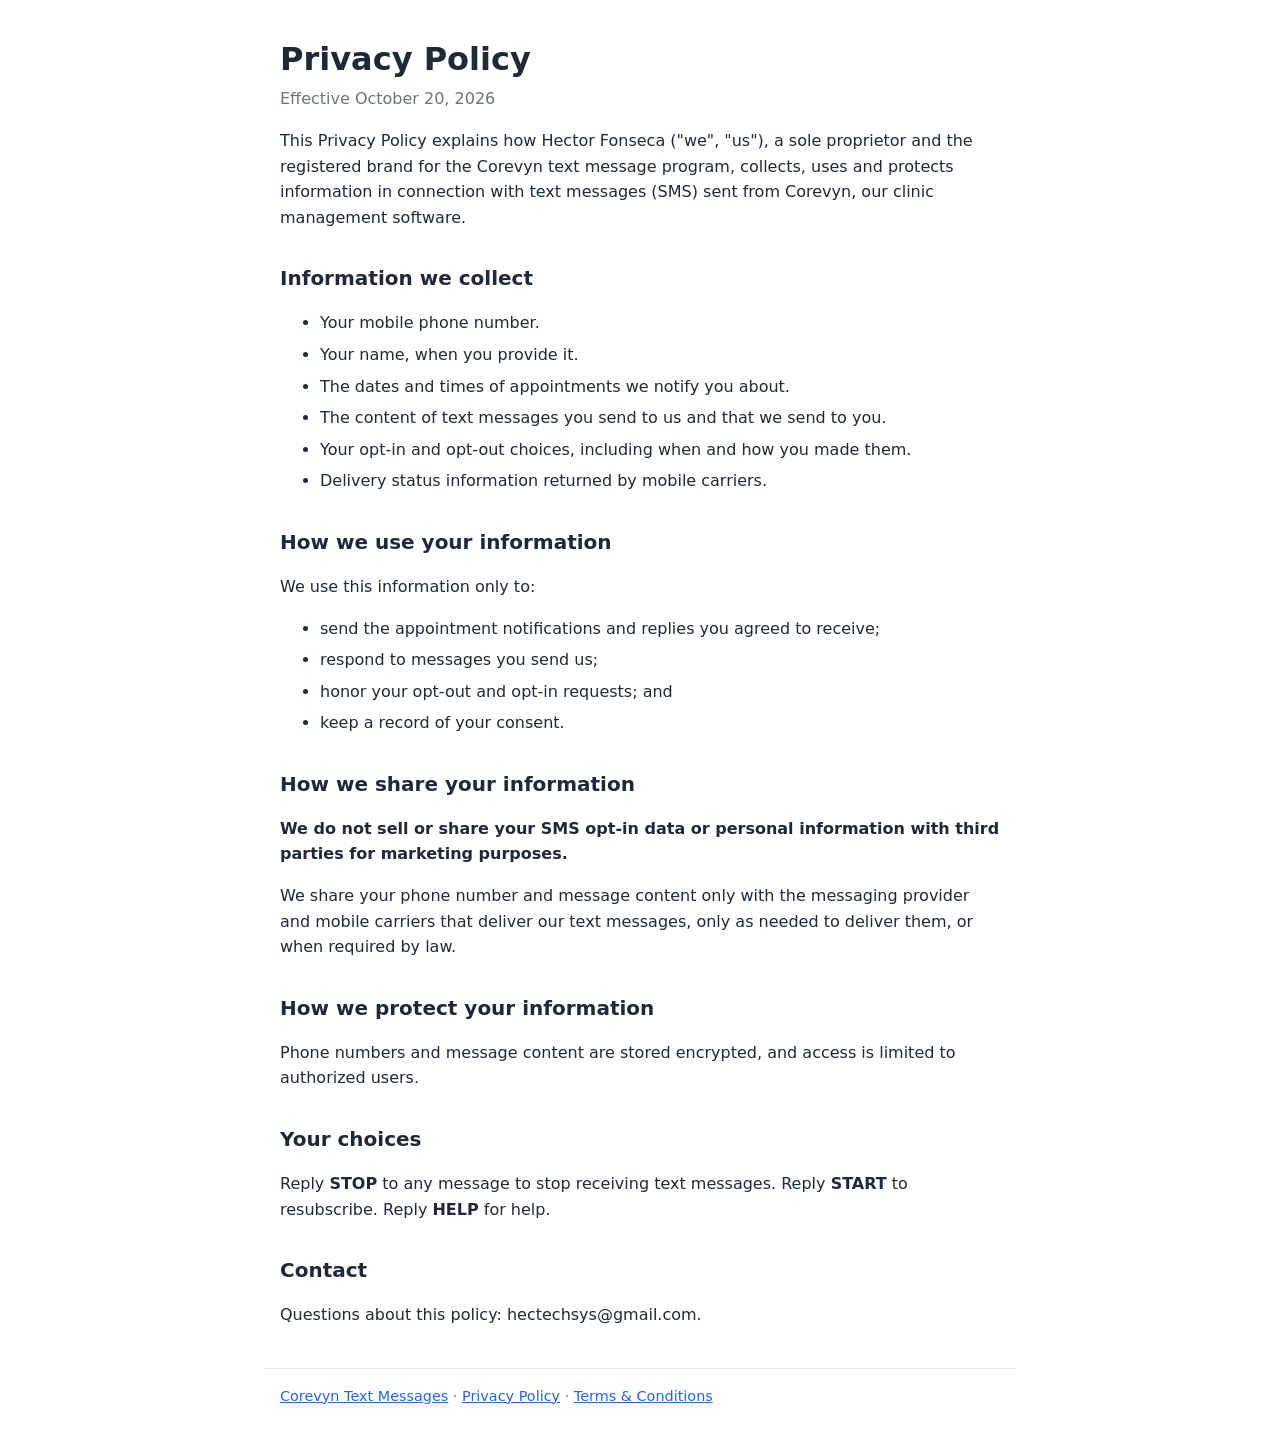
==== privacy.html @ bee39c69 "Corevyn SMS" ====
<!doctype html>
<html lang="en">
<head>
  <meta charset="utf-8">
  <meta name="viewport" content="width=device-width, initial-scale=1">
  <title>Privacy Policy</title>
  <link rel="stylesheet" href="style.css">
</head>
<body>
  <main>
    <h1>Privacy Policy</h1>
    <p class="meta">Effective October 20, 2026</p>

    <p>This Privacy Policy explains how Hector Fonseca ("we", "us"), a sole proprietor and the
      registered brand for the Corevyn text message program, collects, uses and protects information
      in connection with text messages (SMS) sent from Corevyn, our clinic management software.</p>

    <h2>Information we collect</h2>
    <ul>
      <li>Your mobile phone number.</li>
      <li>Your name, when you provide it.</li>
      <li>The dates and times of appointments we notify you about.</li>
      <li>The content of text messages you send to us and that we send to you.</li>
      <li>Your opt-in and opt-out choices, including when and how you made them.</li>
      <li>Delivery status information returned by mobile carriers.</li>
    </ul>

    <h2>How we use your information</h2>
    <p>We use this information only to:</p>
    <ul>
      <li>send the appointment notifications and replies you agreed to receive;</li>
      <li>respond to messages you send us;</li>
      <li>honor your opt-out and opt-in requests; and</li>
      <li>keep a record of your consent.</li>
    </ul>

    <h2>How we share your information</h2>
    <p><strong>We do not sell or share your SMS opt-in data or personal information with third parties
      for marketing purposes.</strong></p>
    <p>We share your phone number and message content only with the messaging provider and mobile
      carriers that deliver our text messages, only as needed to deliver them, or when required by law.</p>

    <h2>How we protect your information</h2>
    <p>Phone numbers and message content are stored encrypted, and access is limited to authorized users.</p>

    <h2>Your choices</h2>
    <p>Reply <strong>STOP</strong> to any message to stop receiving text messages. Reply <strong>START</strong>
      to resubscribe. Reply <strong>HELP</strong> for help.</p>

    <h2>Contact</h2>
    <p>Questions about this policy: hectechsys@gmail.com.</p>
  </main>
  <footer>
    <a href="index.html">Corevyn Text Messages</a> ·
    <a href="privacy.html">Privacy Policy</a> ·
    <a href="terms.html">Terms &amp; Conditions</a>
  </footer>
</body>
</html>
---- style.css ----
:root {
  --bg: #ffffff;
  --text: #1f2937;
  --muted: #6b7280;
  --link: #2563eb;
  --panel: #f3f4f6;
  --border: #e5e7eb;
}

@media (prefers-color-scheme: dark) {
  :root {
    --bg: #111827;
    --text: #e5e7eb;
    --muted: #9ca3af;
    --link: #60a5fa;
    --panel: #1f2937;
    --border: #374151;
  }
}

body {
  margin: 0;
  background: var(--bg);
  color: var(--text);
  font: 16px/1.6 system-ui, -apple-system, "Segoe UI", Roboto, sans-serif;
}

main,
footer {
  max-width: 720px;
  margin: 0 auto;
  padding: 0 16px;
}

main {
  padding-top: 40px;
  padding-bottom: 24px;
}

h1 {
  font-size: 2rem;
  line-height: 1.2;
  margin: 0 0 8px;
}

h2 {
  font-size: 1.25rem;
  margin: 32px 0 8px;
}

a {
  color: var(--link);
}

li {
  margin-bottom: 6px;
}

.meta {
  color: var(--muted);
  margin-top: 0;
}

.cta {
  background: var(--panel);
  border: 1px solid var(--border);
  border-radius: 8px;
  padding: 20px;
  margin-top: 24px;
}

.cta-line {
  font-size: 1.25rem;
  margin: 0 0 12px;
}

.disclosure {
  color: var(--muted);
  font-size: 0.9rem;
  margin: 0;
}

footer {
  border-top: 1px solid var(--border);
  color: var(--muted);
  font-size: 0.9rem;
  padding-top: 16px;
  padding-bottom: 40px;
}
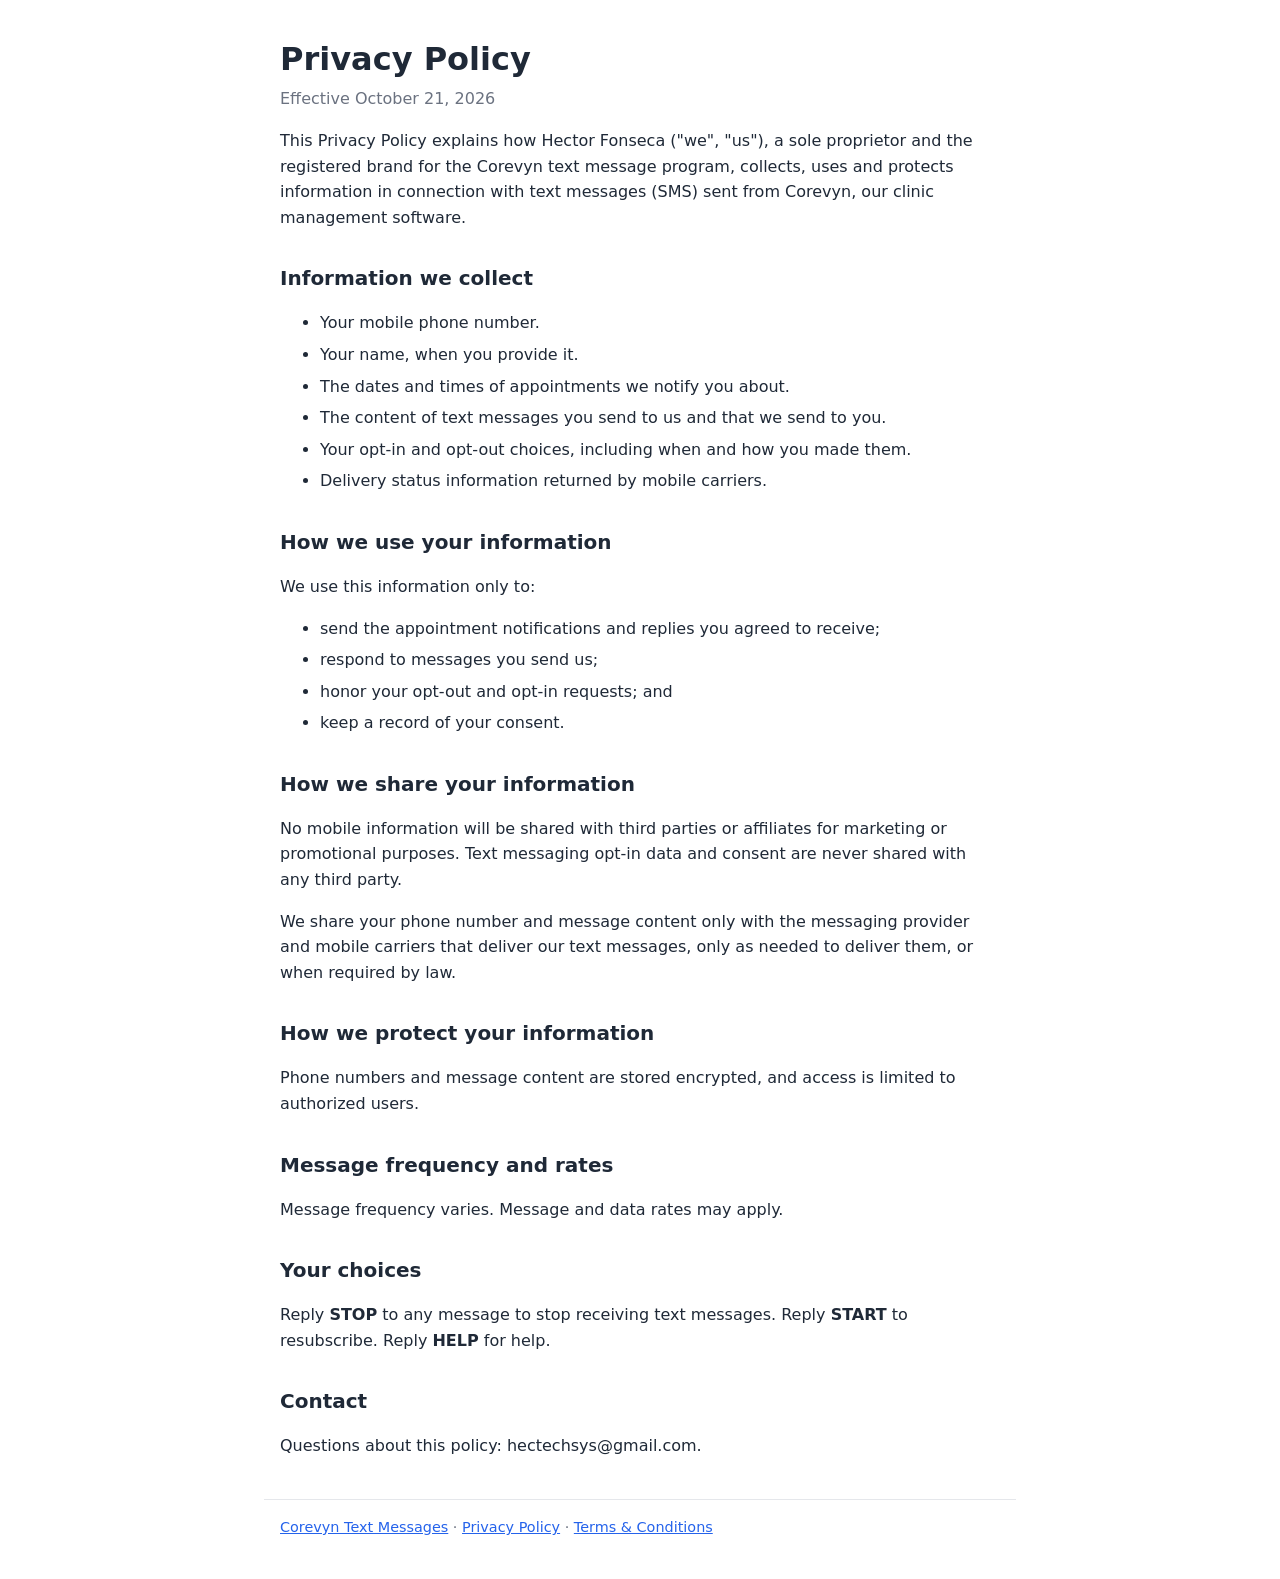
==== commit bc4a822a: "Updated info" ====
--- a/privacy.html
+++ b/privacy.html
@@ -9,7 +9,7 @@
 <body>
   <main>
     <h1>Privacy Policy</h1>
-    <p class="meta">Effective October 20, 2026</p>
+    <p class="meta">Effective October 21, 2026</p>
 
     <p>This Privacy Policy explains how Hector Fonseca ("we", "us"), a sole proprietor and the
       registered brand for the Corevyn text message program, collects, uses and protects information
@@ -35,13 +35,16 @@
     </ul>
 
     <h2>How we share your information</h2>
-    <p><strong>We do not sell or share your SMS opt-in data or personal information with third parties
-      for marketing purposes.</strong></p>
+    <p>No mobile information will be shared with third parties or affiliates for marketing or promotional
+      purposes. Text messaging opt-in data and consent are never shared with any third party.</p>
     <p>We share your phone number and message content only with the messaging provider and mobile
       carriers that deliver our text messages, only as needed to deliver them, or when required by law.</p>
 
     <h2>How we protect your information</h2>
     <p>Phone numbers and message content are stored encrypted, and access is limited to authorized users.</p>
+
+    <h2>Message frequency and rates</h2>
+    <p>Message frequency varies. Message and data rates may apply.</p>
 
     <h2>Your choices</h2>
     <p>Reply <strong>STOP</strong> to any message to stop receiving text messages. Reply <strong>START</strong>
